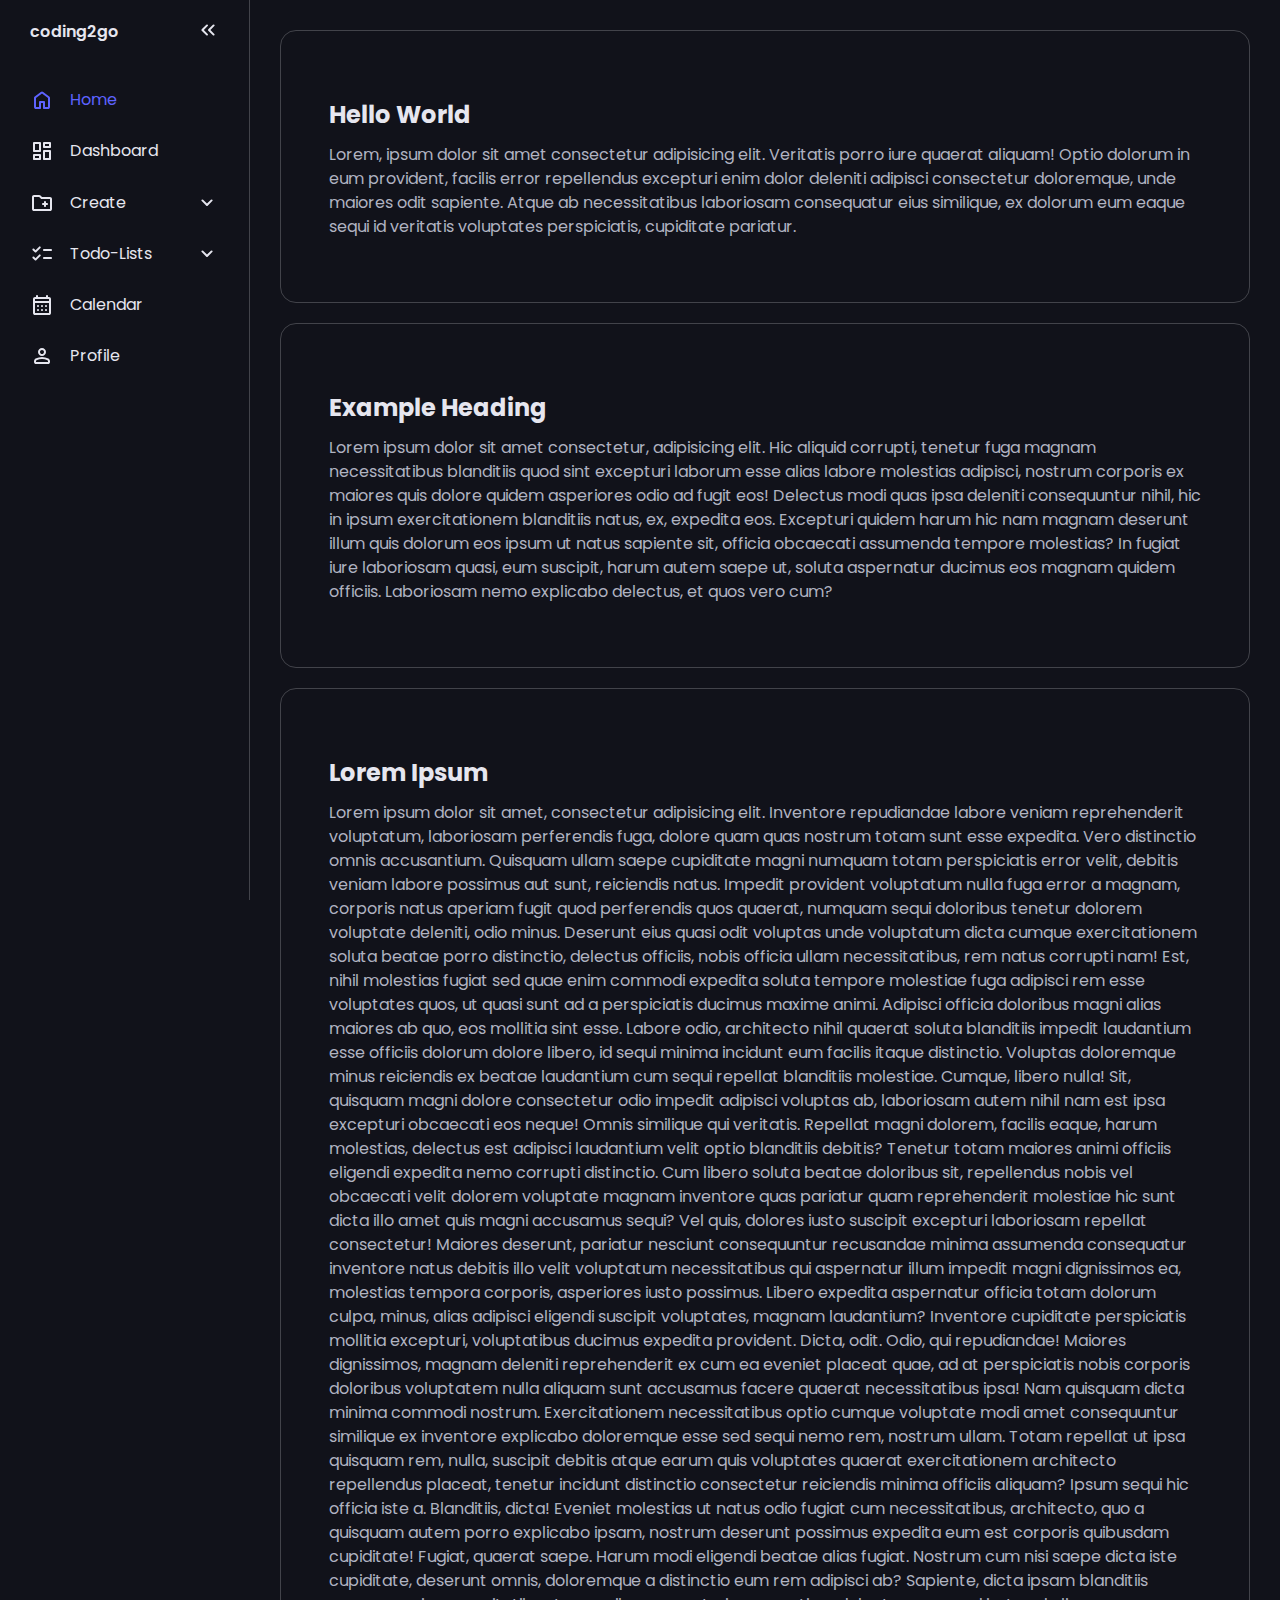
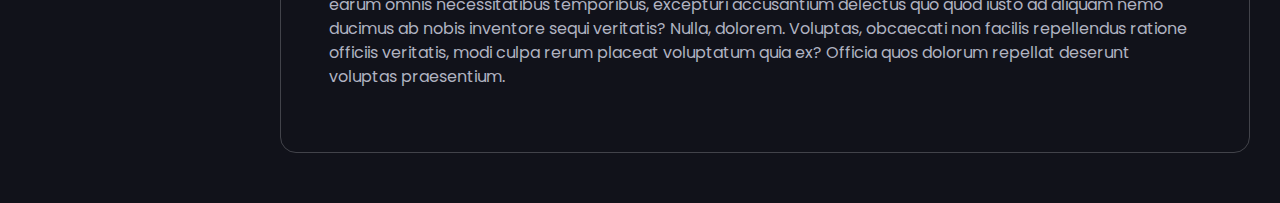
==== Dashboard/index.html @ d02ccb80 "first commit" ====
<!DOCTYPE html>
<html lang="en">
<head>
  <meta charset="UTF-8">
  <meta name="viewport" content="width=device-width, initial-scale=1.0">
  <title>Home</title>
  <link rel="stylesheet" href="style.css">
  <script type="text/javascript" src="app.js" defer></script>
</head>
<body>
  <nav id="sidebar">
    <ul>
      <li>
        <span class="logo">coding2go</span>
        <button onclick=toggleSidebar() id="toggle-btn">
          <svg xmlns="http://www.w3.org/2000/svg" height="24px" viewBox="0 -960 960 960" width="24px" fill="#e8eaed"><path d="m313-480 155 156q11 11 11.5 27.5T468-268q-11 11-28 11t-28-11L228-452q-6-6-8.5-13t-2.5-15q0-8 2.5-15t8.5-13l184-184q11-11 27.5-11.5T468-692q11 11 11 28t-11 28L313-480Zm264 0 155 156q11 11 11.5 27.5T732-268q-11 11-28 11t-28-11L492-452q-6-6-8.5-13t-2.5-15q0-8 2.5-15t8.5-13l184-184q11-11 27.5-11.5T732-692q11 11 11 28t-11 28L577-480Z"/></svg>
        </button>
      </li>
      <li class="active">
        <a href="index.html">
          <svg xmlns="http://www.w3.org/2000/svg" height="24px" viewBox="0 -960 960 960" width="24px" fill="#e8eaed"><path d="M240-200h120v-200q0-17 11.5-28.5T400-440h160q17 0 28.5 11.5T600-400v200h120v-360L480-740 240-560v360Zm-80 0v-360q0-19 8.5-36t23.5-28l240-180q21-16 48-16t48 16l240 180q15 11 23.5 28t8.5 36v360q0 33-23.5 56.5T720-120H560q-17 0-28.5-11.5T520-160v-200h-80v200q0 17-11.5 28.5T400-120H240q-33 0-56.5-23.5T160-200Zm320-270Z"/></svg>
          <span>Home</span>
        </a>
      </li>
      <li>
        <a href="dashboard.html">
          <svg xmlns="http://www.w3.org/2000/svg" height="24px" viewBox="0 -960 960 960" width="24px" fill="#e8eaed"><path d="M520-640v-160q0-17 11.5-28.5T560-840h240q17 0 28.5 11.5T840-800v160q0 17-11.5 28.5T800-600H560q-17 0-28.5-11.5T520-640ZM120-480v-320q0-17 11.5-28.5T160-840h240q17 0 28.5 11.5T440-800v320q0 17-11.5 28.5T400-440H160q-17 0-28.5-11.5T120-480Zm400 320v-320q0-17 11.5-28.5T560-520h240q17 0 28.5 11.5T840-480v320q0 17-11.5 28.5T800-120H560q-17 0-28.5-11.5T520-160Zm-400 0v-160q0-17 11.5-28.5T160-360h240q17 0 28.5 11.5T440-320v160q0 17-11.5 28.5T400-120H160q-17 0-28.5-11.5T120-160Zm80-360h160v-240H200v240Zm400 320h160v-240H600v240Zm0-480h160v-80H600v80ZM200-200h160v-80H200v80Zm160-320Zm240-160Zm0 240ZM360-280Z"/></svg>
          <span>Dashboard</span>
        </a>
      </li>
      <li>
        <button onclick=toggleSubMenu(this) class="dropdown-btn">
          <svg xmlns="http://www.w3.org/2000/svg" height="24px" viewBox="0 -960 960 960" width="24px" fill="#e8eaed"><path d="M160-160q-33 0-56.5-23.5T80-240v-480q0-33 23.5-56.5T160-800h207q16 0 30.5 6t25.5 17l57 57h320q33 0 56.5 23.5T880-640v400q0 33-23.5 56.5T800-160H160Zm0-80h640v-400H447l-80-80H160v480Zm0 0v-480 480Zm400-160v40q0 17 11.5 28.5T600-320q17 0 28.5-11.5T640-360v-40h40q17 0 28.5-11.5T720-440q0-17-11.5-28.5T680-480h-40v-40q0-17-11.5-28.5T600-560q-17 0-28.5 11.5T560-520v40h-40q-17 0-28.5 11.5T480-440q0 17 11.5 28.5T520-400h40Z"/></svg>
          <span>Create</span>
          <svg xmlns="http://www.w3.org/2000/svg" height="24px" viewBox="0 -960 960 960" width="24px" fill="#e8eaed"><path d="M480-361q-8 0-15-2.5t-13-8.5L268-556q-11-11-11-28t11-28q11-11 28-11t28 11l156 156 156-156q11-11 28-11t28 11q11 11 11 28t-11 28L508-372q-6 6-13 8.5t-15 2.5Z"/></svg>
        </button>
        <ul class="sub-menu">
          <div>
            <li><a href="#">Folder</a></li>
            <li><a href="#">Document</a></li>
            <li><a href="#">Project</a></li>
          </div>
        </ul>
      </li>
      <li>
        <button onclick=toggleSubMenu(this) class="dropdown-btn">
          <svg xmlns="http://www.w3.org/2000/svg" height="24px" viewBox="0 -960 960 960" width="24px" fill="#e8eaed"><path d="m221-313 142-142q12-12 28-11.5t28 12.5q11 12 11 28t-11 28L250-228q-12 12-28 12t-28-12l-86-86q-11-11-11-28t11-28q11-11 28-11t28 11l57 57Zm0-320 142-142q12-12 28-11.5t28 12.5q11 12 11 28t-11 28L250-548q-12 12-28 12t-28-12l-86-86q-11-11-11-28t11-28q11-11 28-11t28 11l57 57Zm339 353q-17 0-28.5-11.5T520-320q0-17 11.5-28.5T560-360h280q17 0 28.5 11.5T880-320q0 17-11.5 28.5T840-280H560Zm0-320q-17 0-28.5-11.5T520-640q0-17 11.5-28.5T560-680h280q17 0 28.5 11.5T880-640q0 17-11.5 28.5T840-600H560Z"/></svg>
          <span>Todo-Lists</span>
          <svg xmlns="http://www.w3.org/2000/svg" height="24px" viewBox="0 -960 960 960" width="24px" fill="#e8eaed"><path d="M480-361q-8 0-15-2.5t-13-8.5L268-556q-11-11-11-28t11-28q11-11 28-11t28 11l156 156 156-156q11-11 28-11t28 11q11 11 11 28t-11 28L508-372q-6 6-13 8.5t-15 2.5Z"/></svg>
        </button>
        <ul class="sub-menu">
          <div>
            <li><a href="#">Work</a></li>
            <li><a href="#">Private</a></li>
            <li><a href="#">Coding</a></li>
            <li><a href="#">Gardening</a></li>
            <li><a href="#">School</a></li>
          </div>
        </ul>
      </li>
      <li>
        <a href="calendar.html">
          <svg xmlns="http://www.w3.org/2000/svg" height="24px" viewBox="0 -960 960 960" width="24px" fill="#e8eaed"><path d="M200-80q-33 0-56.5-23.5T120-160v-560q0-33 23.5-56.5T200-800h40v-40q0-17 11.5-28.5T280-880q17 0 28.5 11.5T320-840v40h320v-40q0-17 11.5-28.5T680-880q17 0 28.5 11.5T720-840v40h40q33 0 56.5 23.5T840-720v560q0 33-23.5 56.5T760-80H200Zm0-80h560v-400H200v400Zm0-480h560v-80H200v80Zm0 0v-80 80Zm280 240q-17 0-28.5-11.5T440-440q0-17 11.5-28.5T480-480q17 0 28.5 11.5T520-440q0 17-11.5 28.5T480-400Zm-160 0q-17 0-28.5-11.5T280-440q0-17 11.5-28.5T320-480q17 0 28.5 11.5T360-440q0 17-11.5 28.5T320-400Zm320 0q-17 0-28.5-11.5T600-440q0-17 11.5-28.5T640-480q17 0 28.5 11.5T680-440q0 17-11.5 28.5T640-400ZM480-240q-17 0-28.5-11.5T440-280q0-17 11.5-28.5T480-320q17 0 28.5 11.5T520-280q0 17-11.5 28.5T480-240Zm-160 0q-17 0-28.5-11.5T280-280q0-17 11.5-28.5T320-320q17 0 28.5 11.5T360-280q0 17-11.5 28.5T320-240Zm320 0q-17 0-28.5-11.5T600-280q0-17 11.5-28.5T640-320q17 0 28.5 11.5T680-280q0 17-11.5 28.5T640-240Z"/></svg>
          <span>Calendar</span>
        </a>
      </li>
      <li>
        <a href="profile.html">
          <svg xmlns="http://www.w3.org/2000/svg" height="24px" viewBox="0 -960 960 960" width="24px" fill="#e8eaed"><path d="M480-480q-66 0-113-47t-47-113q0-66 47-113t113-47q66 0 113 47t47 113q0 66-47 113t-113 47ZM160-240v-32q0-34 17.5-62.5T224-378q62-31 126-46.5T480-440q66 0 130 15.5T736-378q29 15 46.5 43.5T800-272v32q0 33-23.5 56.5T720-160H240q-33 0-56.5-23.5T160-240Zm80 0h480v-32q0-11-5.5-20T700-306q-54-27-109-40.5T480-360q-56 0-111 13.5T260-306q-9 5-14.5 14t-5.5 20v32Zm240-320q33 0 56.5-23.5T560-640q0-33-23.5-56.5T480-720q-33 0-56.5 23.5T400-640q0 33 23.5 56.5T480-560Zm0-80Zm0 400Z"/></svg>
          <span>Profile</span>
        </a>
      </li>
    </ul>
  </nav>
  <main>
    <div class="container">
      <h2>Hello World</h2>
      <p>Lorem, ipsum dolor sit amet consectetur adipisicing elit. Veritatis porro iure quaerat aliquam! Optio dolorum in eum provident, facilis error repellendus excepturi enim dolor deleniti adipisci consectetur doloremque, unde maiores odit sapiente. Atque ab necessitatibus laboriosam consequatur eius similique, ex dolorum eum eaque sequi id veritatis voluptates perspiciatis, cupiditate pariatur.</p>
    </div>
    <div class="container">
      <h2>Example Heading</h2>
      <p>Lorem ipsum dolor sit amet consectetur, adipisicing elit. Hic aliquid corrupti, tenetur fuga magnam necessitatibus blanditiis quod sint excepturi laborum esse alias labore molestias adipisci, nostrum corporis ex maiores quis dolore quidem asperiores odio ad fugit eos! Delectus modi quas ipsa deleniti consequuntur nihil, hic in ipsum exercitationem blanditiis natus, ex, expedita eos. Excepturi quidem harum hic nam magnam deserunt illum quis dolorum eos ipsum ut natus sapiente sit, officia obcaecati assumenda tempore molestias? In fugiat iure laboriosam quasi, eum suscipit, harum autem saepe ut, soluta aspernatur ducimus eos magnam quidem officiis. Laboriosam nemo explicabo delectus, et quos vero cum?</p>
    </div>
    <div class="container">
      <h2>Lorem Ipsum</h2>
      <p>Lorem ipsum dolor sit amet, consectetur adipisicing elit. Inventore repudiandae labore veniam reprehenderit voluptatum, laboriosam perferendis fuga, dolore quam quas nostrum totam sunt esse expedita. Vero distinctio omnis accusantium. Quisquam ullam saepe cupiditate magni numquam totam perspiciatis error velit, debitis veniam labore possimus aut sunt, reiciendis natus. Impedit provident voluptatum nulla fuga error a magnam, corporis natus aperiam fugit quod perferendis quos quaerat, numquam sequi doloribus tenetur dolorem voluptate deleniti, odio minus. Deserunt eius quasi odit voluptas unde voluptatum dicta cumque exercitationem soluta beatae porro distinctio, delectus officiis, nobis officia ullam necessitatibus, rem natus corrupti nam! Est, nihil molestias fugiat sed quae enim commodi expedita soluta tempore molestiae fuga adipisci rem esse voluptates quos, ut quasi sunt ad a perspiciatis ducimus maxime animi. Adipisci officia doloribus magni alias maiores ab quo, eos mollitia sint esse. Labore odio, architecto nihil quaerat soluta blanditiis impedit laudantium esse officiis dolorum dolore libero, id sequi minima incidunt eum facilis itaque distinctio. Voluptas doloremque minus reiciendis ex beatae laudantium cum sequi repellat blanditiis molestiae. Cumque, libero nulla! Sit, quisquam magni dolore consectetur odio impedit adipisci voluptas ab, laboriosam autem nihil nam est ipsa excepturi obcaecati eos neque! Omnis similique qui veritatis. Repellat magni dolorem, facilis eaque, harum molestias, delectus est adipisci laudantium velit optio blanditiis debitis? Tenetur totam maiores animi officiis eligendi expedita nemo corrupti distinctio. Cum libero soluta beatae doloribus sit, repellendus nobis vel obcaecati velit dolorem voluptate magnam inventore quas pariatur quam reprehenderit molestiae hic sunt dicta illo amet quis magni accusamus sequi? Vel quis, dolores iusto suscipit excepturi laboriosam repellat consectetur! Maiores deserunt, pariatur nesciunt consequuntur recusandae minima assumenda consequatur inventore natus debitis illo velit voluptatum necessitatibus qui aspernatur illum impedit magni dignissimos ea, molestias tempora corporis, asperiores iusto possimus. Libero expedita aspernatur officia totam dolorum culpa, minus, alias adipisci eligendi suscipit voluptates, magnam laudantium? Inventore cupiditate perspiciatis mollitia excepturi, voluptatibus ducimus expedita provident. Dicta, odit. Odio, qui repudiandae! Maiores dignissimos, magnam deleniti reprehenderit ex cum ea eveniet placeat quae, ad at perspiciatis nobis corporis doloribus voluptatem nulla aliquam sunt accusamus facere quaerat necessitatibus ipsa! Nam quisquam dicta minima commodi nostrum. Exercitationem necessitatibus optio cumque voluptate modi amet consequuntur similique ex inventore explicabo doloremque esse sed sequi nemo rem, nostrum ullam. Totam repellat ut ipsa quisquam rem, nulla, suscipit debitis atque earum quis voluptates quaerat exercitationem architecto repellendus placeat, tenetur incidunt distinctio consectetur reiciendis minima officiis aliquam? Ipsum sequi hic officia iste a. Blanditiis, dicta! Eveniet molestias ut natus odio fugiat cum necessitatibus, architecto, quo a quisquam autem porro explicabo ipsam, nostrum deserunt possimus expedita eum est corporis quibusdam cupiditate! Fugiat, quaerat saepe. Harum modi eligendi beatae alias fugiat. Nostrum cum nisi saepe dicta iste cupiditate, deserunt omnis, doloremque a distinctio eum rem adipisci ab? Sapiente, dicta ipsam blanditiis earum omnis necessitatibus temporibus, excepturi accusantium delectus quo quod iusto ad aliquam nemo ducimus ab nobis inventore sequi veritatis? Nulla, dolorem. Voluptas, obcaecati non facilis repellendus ratione officiis veritatis, modi culpa rerum placeat voluptatum quia ex? Officia quos dolorum repellat deserunt voluptas praesentium.</p>
    </div>
  </main>
</body>
</html>
---- Dashboard/style.css ----
@import url('https://fonts.googleapis.com/css2?family=Poppins:ital,wght@0,100;0,200;0,300;0,400;0,500;0,600;0,700;0,800;0,900;1,100;1,200;1,300;1,400;1,500;1,600;1,700;1,800;1,900&display=swap');
:root{
  --base-clr: #11121a;
  --line-clr: #42434a;
  --hover-clr: #222533;
  --text-clr: #e6e6ef;
  --accent-clr: #5e63ff;
  --secondary-text-clr: #b0b3c1;
}
*{
  margin: 0;
  padding: 0;
}
html{
  font-family: Poppins, 'Segoe UI', Tahoma, Geneva, Verdana, sans-serif;
  line-height: 1.5rem;
}
body{
  min-height: 100vh;
  min-height: 100dvh;
  background-color: var(--base-clr);
  color: var(--text-clr);
  display: grid;
  grid-template-columns: auto 1fr;
}
#sidebar{
  box-sizing: border-box;
  height: 100vh;
  width: 250px;
  padding: 5px 1em;
  background-color: var(--base-clr);
  border-right: 1px solid var(--line-clr);

  position: sticky;
  top: 0;
  align-self: start;
  transition: 300ms ease-in-out;
  overflow: hidden;
  text-wrap: nowrap;
}
#sidebar.close{
  padding: 5px;
  width: 60px;
}
#sidebar ul{
  list-style: none;
}
#sidebar > ul > li:first-child{
  display: flex;
  justify-content: flex-end;
  margin-bottom: 16px;
  .logo{
    font-weight: 600;
  }
}
#sidebar ul li.active a{
  color: var(--accent-clr);

  svg{
    fill: var(--accent-clr);
  }
}

#sidebar a, #sidebar .dropdown-btn, #sidebar .logo{
  border-radius: .5em;
  padding: .85em;
  text-decoration: none;
  color: var(--text-clr);
  display: flex;
  align-items: center;
  gap: 1em;
}
.dropdown-btn{
  width: 100%;
  text-align: left;
  background: none;
  border: none;
  font: inherit;
  cursor: pointer;
}
#sidebar svg{
  flex-shrink: 0;
  fill: var(--text-clr);
}
#sidebar a span, #sidebar .dropdown-btn span{
  flex-grow: 1;
}
#sidebar a:hover, #sidebar .dropdown-btn:hover{
  background-color: var(--hover-clr);
}
#sidebar .sub-menu{
  display: grid;
  grid-template-rows: 0fr;
  transition: 300ms ease-in-out;

  > div{
    overflow: hidden;
  }
}
#sidebar .sub-menu.show{
  grid-template-rows: 1fr;
}
.dropdown-btn svg{
  transition: 200ms ease;
}
.rotate svg:last-child{
  rotate: 180deg;
}
#sidebar .sub-menu a{
  padding-left: 2em;
}
#toggle-btn{
  margin-left: auto;
  padding: 1em;
  border: none;
  border-radius: .5em;
  background: none;
  cursor: pointer;

  svg{
    transition: rotate 150ms ease;
  }
}
#toggle-btn:hover{
  background-color: var(--hover-clr);
}

main{
  padding: min(30px, 7%);
}
main p{
  color: var(--secondary-text-clr);
  margin-top: 5px;
  margin-bottom: 15px;
}
.container{
  border: 1px solid var(--line-clr);
  border-radius: 1em;
  margin-bottom: 20px;
  padding: min(3em, 15%);

  h2, p { margin-top: 1em }
}

@media(max-width: 800px){
  body{
    grid-template-columns: 1fr;
  }
  main{
    padding: 2em 1em 60px 1em;
  }
  .container{
    border: none;
    padding: 0;
  }
  #sidebar{
    height: 60px;
    width: 100%;
    border-right: none;
    border-top: 1px solid var(--line-clr);
    padding: 0;
    position: fixed;
    top: unset;
    bottom: 0;

    > ul{
      padding: 0;
      display: grid;
      grid-auto-columns: 60px;
      grid-auto-flow: column;
      align-items: center;
      overflow-x: scroll;
    }
    ul li{
      height: 100%;
    }
    ul a, ul .dropdown-btn{
      width: 60px;
      height: 60px;
      padding: 0;
      border-radius: 0;
      justify-content: center;
    }

    ul li span, ul li:first-child, .dropdown-btn svg:last-child{
      display: none;
    }

    ul li .sub-menu.show{
      position: fixed;
      bottom: 60px;
      left: 0;
      box-sizing: border-box;
      height: 60px;
      width: 100%;
      background-color: var(--hover-clr);
      border-top: 1px solid var(--line-clr);
      display: flex;
      justify-content: center;

      > div{
        overflow-x: auto;
      }
      li{
        display: inline-flex;
      }
      a{
        box-sizing: border-box;
        padding: 1em;
        width: auto;
        justify-content: center;
      }
    }
  }
}
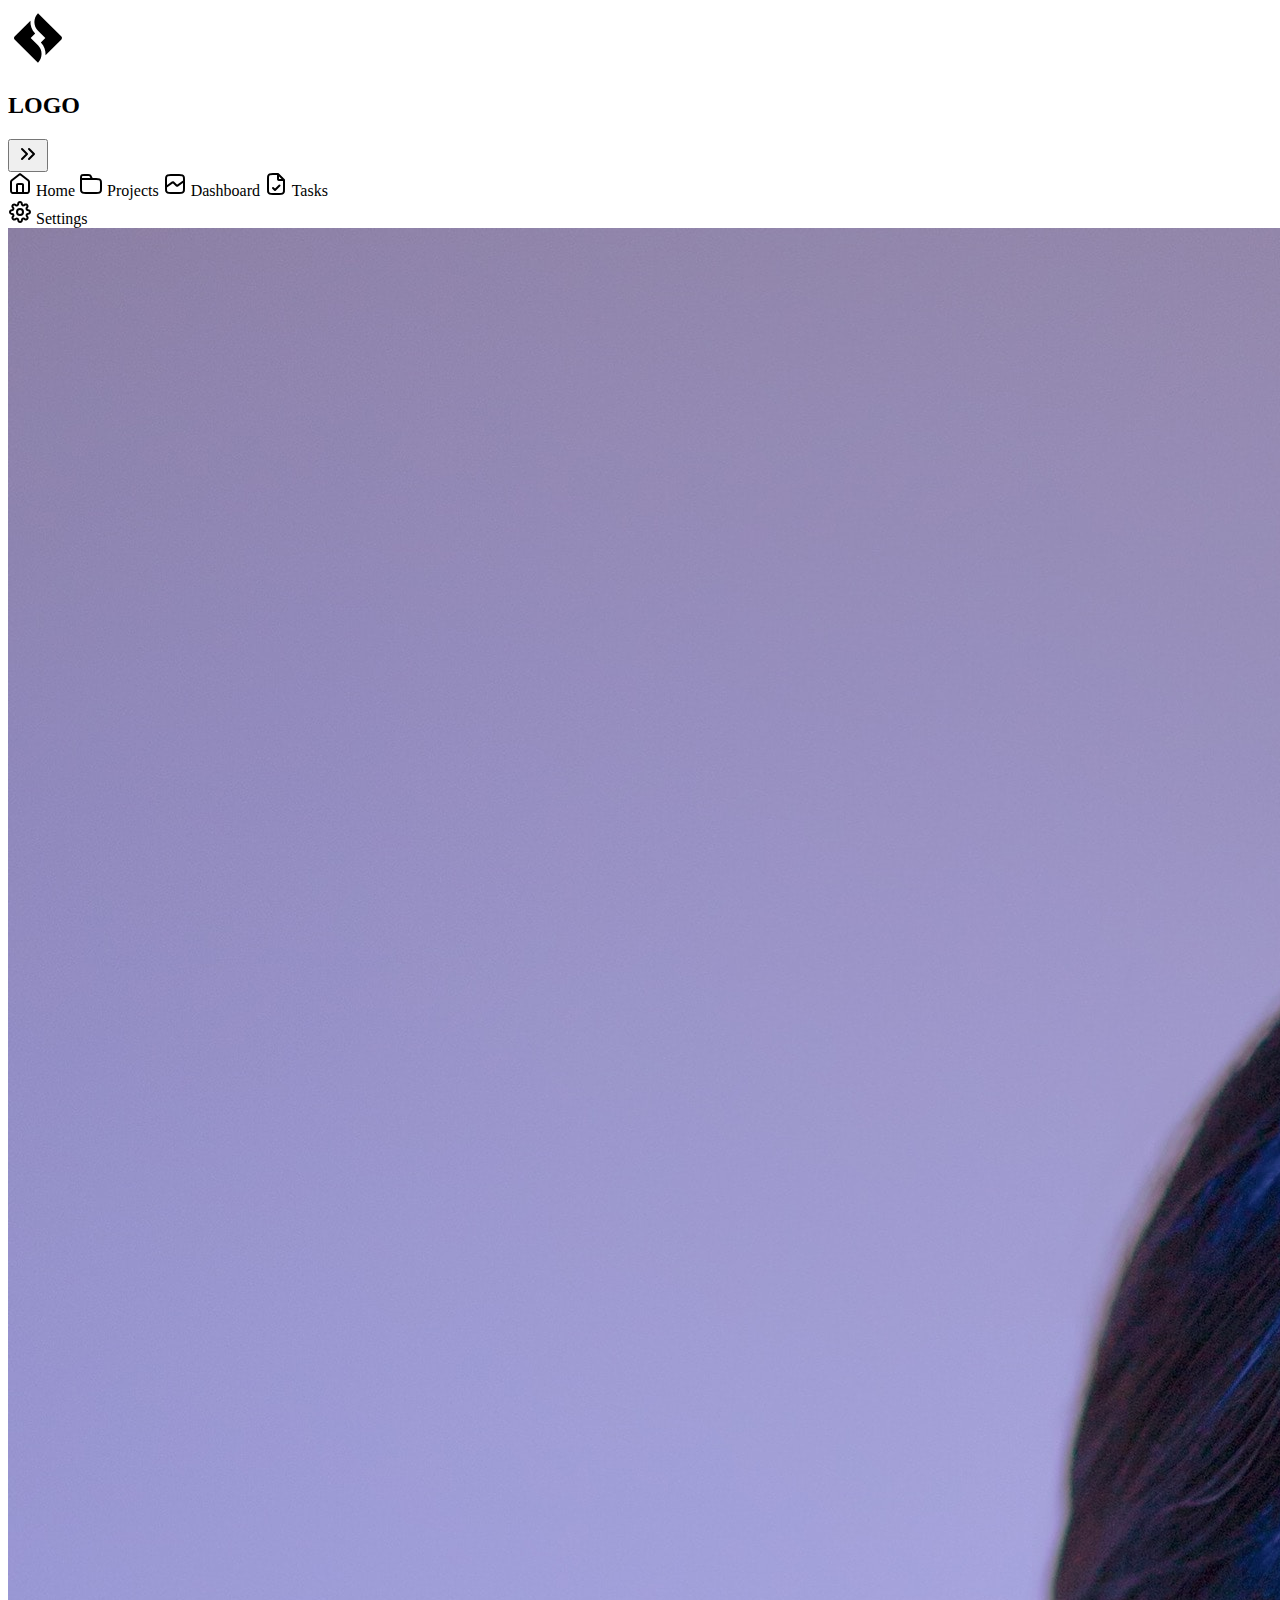
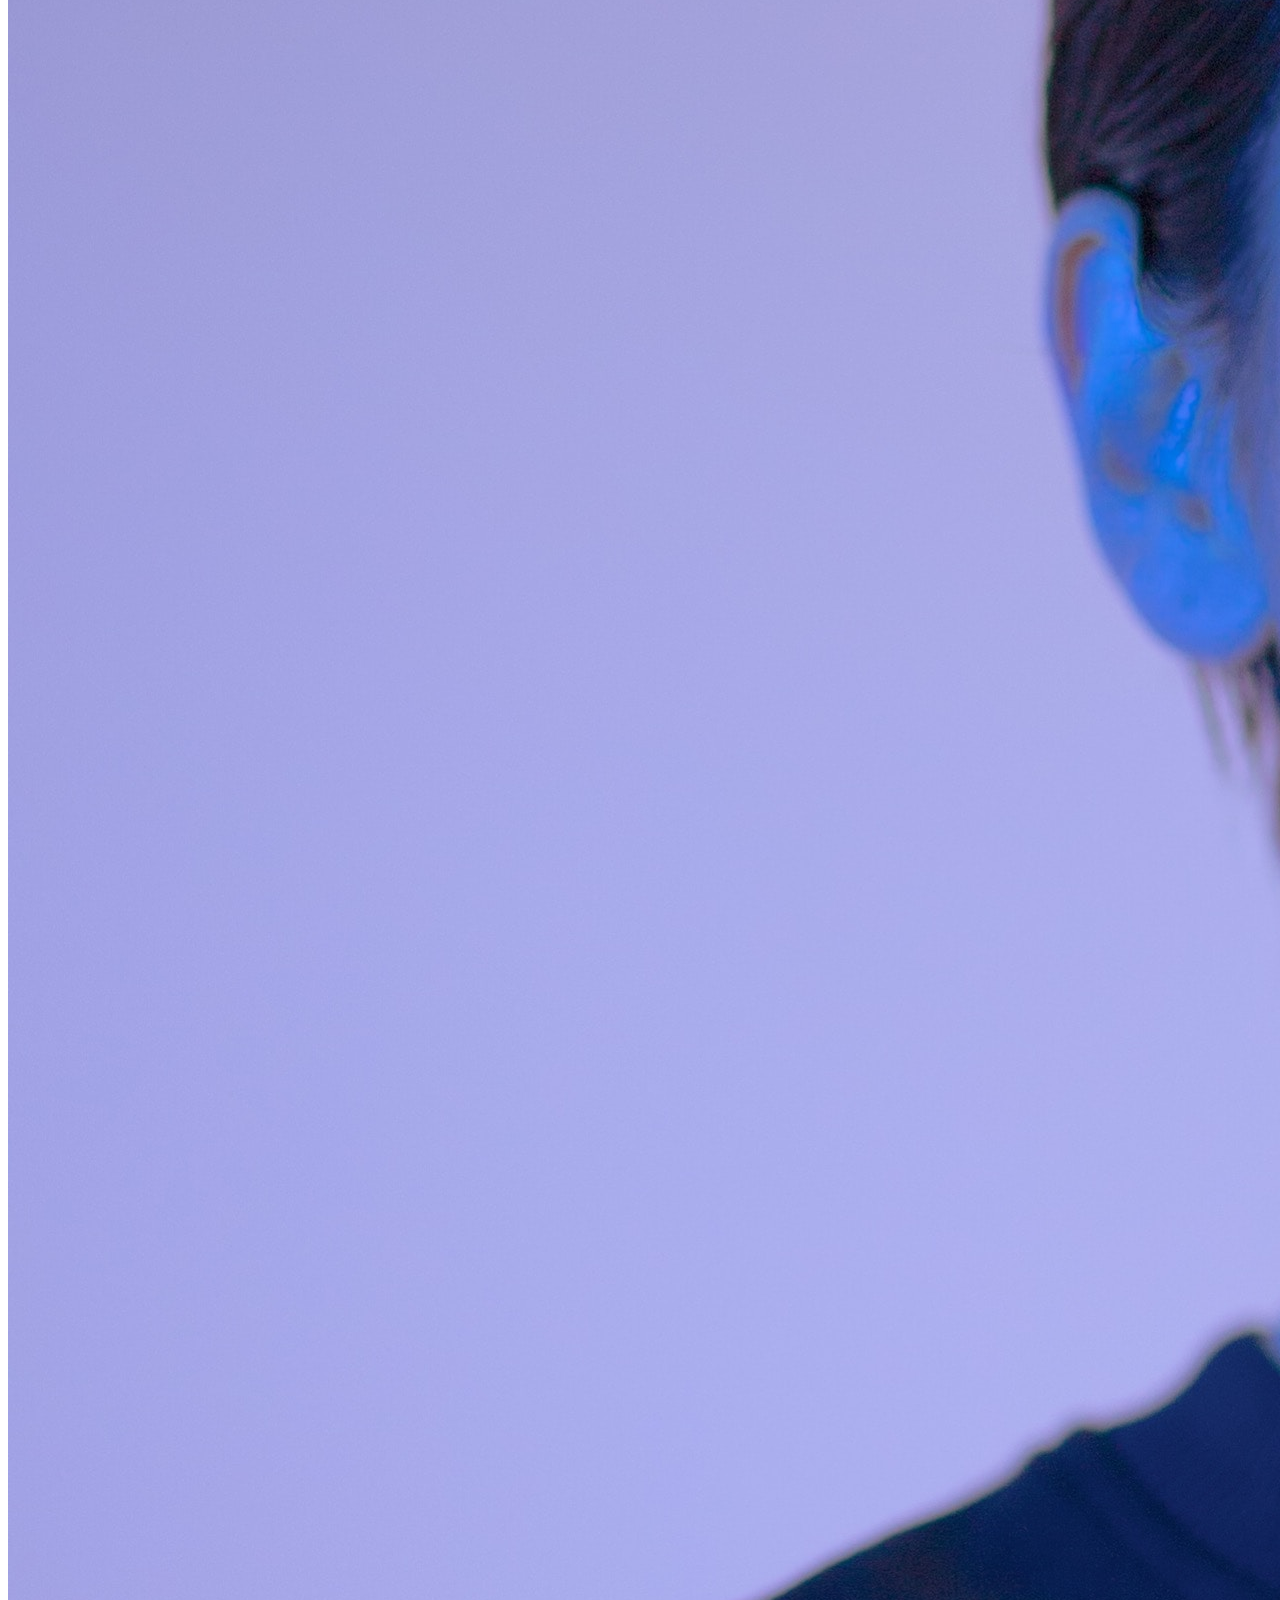
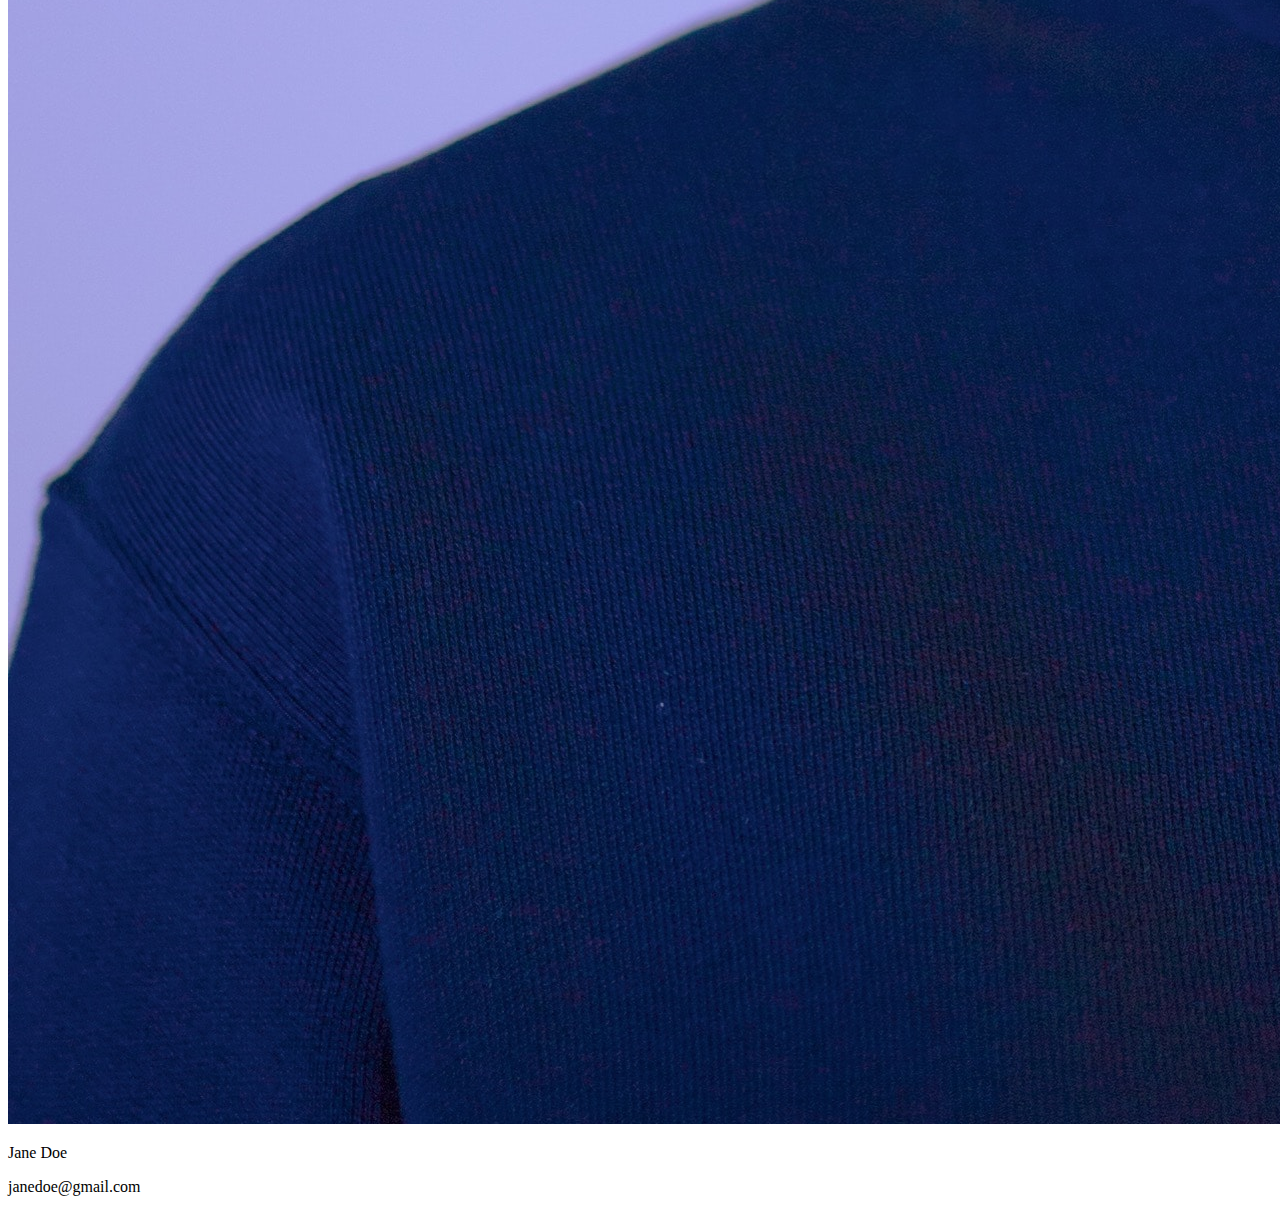
==== commit 2a786553: "`Removed styles.css and navbar.css files, updated index.html to point to Style/styles.css`" ====
--- a/Dashboard/index.html
+++ b/Dashboard/index.html
@@ -1,90 +1,62 @@
 <!DOCTYPE html>
 <html lang="en">
-<head>
-  <meta charset="UTF-8">
-  <meta name="viewport" content="width=device-width, initial-scale=1.0">
-  <title>Home</title>
-  <link rel="stylesheet" href="style.css">
-  <script type="text/javascript" src="app.js" defer></script>
-</head>
-<body>
-  <nav id="sidebar">
-    <ul>
-      <li>
-        <span class="logo">coding2go</span>
-        <button onclick=toggleSidebar() id="toggle-btn">
-          <svg xmlns="http://www.w3.org/2000/svg" height="24px" viewBox="0 -960 960 960" width="24px" fill="#e8eaed"><path d="m313-480 155 156q11 11 11.5 27.5T468-268q-11 11-28 11t-28-11L228-452q-6-6-8.5-13t-2.5-15q0-8 2.5-15t8.5-13l184-184q11-11 27.5-11.5T468-692q11 11 11 28t-11 28L313-480Zm264 0 155 156q11 11 11.5 27.5T732-268q-11 11-28 11t-28-11L492-452q-6-6-8.5-13t-2.5-15q0-8 2.5-15t8.5-13l184-184q11-11 27.5-11.5T732-692q11 11 11 28t-11 28L577-480Z"/></svg>
+  <head>
+    <meta charset="UTF-8">
+    <meta name="viewport" content="width=device-width, initial-scale=1.0">
+    <title>Sidebar Part 02</title>
+    <link rel="stylesheet" href="Style/styles.css">
+    <script src="./script.js" defer></script>
+  </head>
+  <body>
+    <nav>
+      <div class="sidebar-header">
+        <a class="logo-wrapper">
+          <img src="./assets/logo.svg" alt="Logo">
+          <h2 class="hidden">LOGO</h2>
+        </a>
+        <button class="toggle-btn">
+          <img src="./assets/expand.svg" alt="expand button">
         </button>
-      </li>
-      <li class="active">
-        <a href="index.html">
-          <svg xmlns="http://www.w3.org/2000/svg" height="24px" viewBox="0 -960 960 960" width="24px" fill="#e8eaed"><path d="M240-200h120v-200q0-17 11.5-28.5T400-440h160q17 0 28.5 11.5T600-400v200h120v-360L480-740 240-560v360Zm-80 0v-360q0-19 8.5-36t23.5-28l240-180q21-16 48-16t48 16l240 180q15 11 23.5 28t8.5 36v360q0 33-23.5 56.5T720-120H560q-17 0-28.5-11.5T520-160v-200h-80v200q0 17-11.5 28.5T400-120H240q-33 0-56.5-23.5T160-200Zm320-270Z"/></svg>
-          <span>Home</span>
+      </div>
+
+      <div class="sidebar-links">
+        <a class="link active">
+          <img src="./assets/home.svg" alt="">
+          <span class="hidden">Home</span>
         </a>
-      </li>
-      <li>
-        <a href="dashboard.html">
-          <svg xmlns="http://www.w3.org/2000/svg" height="24px" viewBox="0 -960 960 960" width="24px" fill="#e8eaed"><path d="M520-640v-160q0-17 11.5-28.5T560-840h240q17 0 28.5 11.5T840-800v160q0 17-11.5 28.5T800-600H560q-17 0-28.5-11.5T520-640ZM120-480v-320q0-17 11.5-28.5T160-840h240q17 0 28.5 11.5T440-800v320q0 17-11.5 28.5T400-440H160q-17 0-28.5-11.5T120-480Zm400 320v-320q0-17 11.5-28.5T560-520h240q17 0 28.5 11.5T840-480v320q0 17-11.5 28.5T800-120H560q-17 0-28.5-11.5T520-160Zm-400 0v-160q0-17 11.5-28.5T160-360h240q17 0 28.5 11.5T440-320v160q0 17-11.5 28.5T400-120H160q-17 0-28.5-11.5T120-160Zm80-360h160v-240H200v240Zm400 320h160v-240H600v240Zm0-480h160v-80H600v80ZM200-200h160v-80H200v80Zm160-320Zm240-160Zm0 240ZM360-280Z"/></svg>
-          <span>Dashboard</span>
+        <a class="link">
+          <img src="./assets/projects.svg" alt="">
+          <span class="hidden">Projects</span>
         </a>
-      </li>
-      <li>
-        <button onclick=toggleSubMenu(this) class="dropdown-btn">
-          <svg xmlns="http://www.w3.org/2000/svg" height="24px" viewBox="0 -960 960 960" width="24px" fill="#e8eaed"><path d="M160-160q-33 0-56.5-23.5T80-240v-480q0-33 23.5-56.5T160-800h207q16 0 30.5 6t25.5 17l57 57h320q33 0 56.5 23.5T880-640v400q0 33-23.5 56.5T800-160H160Zm0-80h640v-400H447l-80-80H160v480Zm0 0v-480 480Zm400-160v40q0 17 11.5 28.5T600-320q17 0 28.5-11.5T640-360v-40h40q17 0 28.5-11.5T720-440q0-17-11.5-28.5T680-480h-40v-40q0-17-11.5-28.5T600-560q-17 0-28.5 11.5T560-520v40h-40q-17 0-28.5 11.5T480-440q0 17 11.5 28.5T520-400h40Z"/></svg>
-          <span>Create</span>
-          <svg xmlns="http://www.w3.org/2000/svg" height="24px" viewBox="0 -960 960 960" width="24px" fill="#e8eaed"><path d="M480-361q-8 0-15-2.5t-13-8.5L268-556q-11-11-11-28t11-28q11-11 28-11t28 11l156 156 156-156q11-11 28-11t28 11q11 11 11 28t-11 28L508-372q-6 6-13 8.5t-15 2.5Z"/></svg>
-        </button>
-        <ul class="sub-menu">
-          <div>
-            <li><a href="#">Folder</a></li>
-            <li><a href="#">Document</a></li>
-            <li><a href="#">Project</a></li>
+        <a class="link">
+          <img src="./assets/dashboard.svg" alt="">
+          <span class="hidden">Dashboard</span>
+        </a>
+        </li>
+        <a class="link">
+          <img src="./assets/tasks.svg" alt="">
+          <span class="hidden">Tasks</span>
+        </a>
+      </div>
+
+      <div class="sidebar-bottom">
+        <div class="sidebar-links">
+          <a class="link">
+            <img src="./assets/settings.svg" alt="">
+            <span class="hidden">Settings</span>
+          </a>
+        </div>
+
+        <div class="user-profile">
+          <div class="user-avatar">
+            <img src="./assets/profile-pic.jpg" alt="">
           </div>
-        </ul>
-      </li>
-      <li>
-        <button onclick=toggleSubMenu(this) class="dropdown-btn">
-          <svg xmlns="http://www.w3.org/2000/svg" height="24px" viewBox="0 -960 960 960" width="24px" fill="#e8eaed"><path d="m221-313 142-142q12-12 28-11.5t28 12.5q11 12 11 28t-11 28L250-228q-12 12-28 12t-28-12l-86-86q-11-11-11-28t11-28q11-11 28-11t28 11l57 57Zm0-320 142-142q12-12 28-11.5t28 12.5q11 12 11 28t-11 28L250-548q-12 12-28 12t-28-12l-86-86q-11-11-11-28t11-28q11-11 28-11t28 11l57 57Zm339 353q-17 0-28.5-11.5T520-320q0-17 11.5-28.5T560-360h280q17 0 28.5 11.5T880-320q0 17-11.5 28.5T840-280H560Zm0-320q-17 0-28.5-11.5T520-640q0-17 11.5-28.5T560-680h280q17 0 28.5 11.5T880-640q0 17-11.5 28.5T840-600H560Z"/></svg>
-          <span>Todo-Lists</span>
-          <svg xmlns="http://www.w3.org/2000/svg" height="24px" viewBox="0 -960 960 960" width="24px" fill="#e8eaed"><path d="M480-361q-8 0-15-2.5t-13-8.5L268-556q-11-11-11-28t11-28q11-11 28-11t28 11l156 156 156-156q11-11 28-11t28 11q11 11 11 28t-11 28L508-372q-6 6-13 8.5t-15 2.5Z"/></svg>
-        </button>
-        <ul class="sub-menu">
-          <div>
-            <li><a href="#">Work</a></li>
-            <li><a href="#">Private</a></li>
-            <li><a href="#">Coding</a></li>
-            <li><a href="#">Gardening</a></li>
-            <li><a href="#">School</a></li>
+          <div class="user-details hidden">
+            <p class="username">Jane Doe</p>
+            <p class="user-email">janedoe@gmail.com</p>
           </div>
-        </ul>
-      </li>
-      <li>
-        <a href="calendar.html">
-          <svg xmlns="http://www.w3.org/2000/svg" height="24px" viewBox="0 -960 960 960" width="24px" fill="#e8eaed"><path d="M200-80q-33 0-56.5-23.5T120-160v-560q0-33 23.5-56.5T200-800h40v-40q0-17 11.5-28.5T280-880q17 0 28.5 11.5T320-840v40h320v-40q0-17 11.5-28.5T680-880q17 0 28.5 11.5T720-840v40h40q33 0 56.5 23.5T840-720v560q0 33-23.5 56.5T760-80H200Zm0-80h560v-400H200v400Zm0-480h560v-80H200v80Zm0 0v-80 80Zm280 240q-17 0-28.5-11.5T440-440q0-17 11.5-28.5T480-480q17 0 28.5 11.5T520-440q0 17-11.5 28.5T480-400Zm-160 0q-17 0-28.5-11.5T280-440q0-17 11.5-28.5T320-480q17 0 28.5 11.5T360-440q0 17-11.5 28.5T320-400Zm320 0q-17 0-28.5-11.5T600-440q0-17 11.5-28.5T640-480q17 0 28.5 11.5T680-440q0 17-11.5 28.5T640-400ZM480-240q-17 0-28.5-11.5T440-280q0-17 11.5-28.5T480-320q17 0 28.5 11.5T520-280q0 17-11.5 28.5T480-240Zm-160 0q-17 0-28.5-11.5T280-280q0-17 11.5-28.5T320-320q17 0 28.5 11.5T360-280q0 17-11.5 28.5T320-240Zm320 0q-17 0-28.5-11.5T600-280q0-17 11.5-28.5T640-320q17 0 28.5 11.5T680-280q0 17-11.5 28.5T640-240Z"/></svg>
-          <span>Calendar</span>
-        </a>
-      </li>
-      <li>
-        <a href="profile.html">
-          <svg xmlns="http://www.w3.org/2000/svg" height="24px" viewBox="0 -960 960 960" width="24px" fill="#e8eaed"><path d="M480-480q-66 0-113-47t-47-113q0-66 47-113t113-47q66 0 113 47t47 113q0 66-47 113t-113 47ZM160-240v-32q0-34 17.5-62.5T224-378q62-31 126-46.5T480-440q66 0 130 15.5T736-378q29 15 46.5 43.5T800-272v32q0 33-23.5 56.5T720-160H240q-33 0-56.5-23.5T160-240Zm80 0h480v-32q0-11-5.5-20T700-306q-54-27-109-40.5T480-360q-56 0-111 13.5T260-306q-9 5-14.5 14t-5.5 20v32Zm240-320q33 0 56.5-23.5T560-640q0-33-23.5-56.5T480-720q-33 0-56.5 23.5T400-640q0 33 23.5 56.5T480-560Zm0-80Zm0 400Z"/></svg>
-          <span>Profile</span>
-        </a>
-      </li>
-    </ul>
-  </nav>
-  <main>
-    <div class="container">
-      <h2>Hello World</h2>
-      <p>Lorem, ipsum dolor sit amet consectetur adipisicing elit. Veritatis porro iure quaerat aliquam! Optio dolorum in eum provident, facilis error repellendus excepturi enim dolor deleniti adipisci consectetur doloremque, unde maiores odit sapiente. Atque ab necessitatibus laboriosam consequatur eius similique, ex dolorum eum eaque sequi id veritatis voluptates perspiciatis, cupiditate pariatur.</p>
-    </div>
-    <div class="container">
-      <h2>Example Heading</h2>
-      <p>Lorem ipsum dolor sit amet consectetur, adipisicing elit. Hic aliquid corrupti, tenetur fuga magnam necessitatibus blanditiis quod sint excepturi laborum esse alias labore molestias adipisci, nostrum corporis ex maiores quis dolore quidem asperiores odio ad fugit eos! Delectus modi quas ipsa deleniti consequuntur nihil, hic in ipsum exercitationem blanditiis natus, ex, expedita eos. Excepturi quidem harum hic nam magnam deserunt illum quis dolorum eos ipsum ut natus sapiente sit, officia obcaecati assumenda tempore molestias? In fugiat iure laboriosam quasi, eum suscipit, harum autem saepe ut, soluta aspernatur ducimus eos magnam quidem officiis. Laboriosam nemo explicabo delectus, et quos vero cum?</p>
-    </div>
-    <div class="container">
-      <h2>Lorem Ipsum</h2>
-      <p>Lorem ipsum dolor sit amet, consectetur adipisicing elit. Inventore repudiandae labore veniam reprehenderit voluptatum, laboriosam perferendis fuga, dolore quam quas nostrum totam sunt esse expedita. Vero distinctio omnis accusantium. Quisquam ullam saepe cupiditate magni numquam totam perspiciatis error velit, debitis veniam labore possimus aut sunt, reiciendis natus. Impedit provident voluptatum nulla fuga error a magnam, corporis natus aperiam fugit quod perferendis quos quaerat, numquam sequi doloribus tenetur dolorem voluptate deleniti, odio minus. Deserunt eius quasi odit voluptas unde voluptatum dicta cumque exercitationem soluta beatae porro distinctio, delectus officiis, nobis officia ullam necessitatibus, rem natus corrupti nam! Est, nihil molestias fugiat sed quae enim commodi expedita soluta tempore molestiae fuga adipisci rem esse voluptates quos, ut quasi sunt ad a perspiciatis ducimus maxime animi. Adipisci officia doloribus magni alias maiores ab quo, eos mollitia sint esse. Labore odio, architecto nihil quaerat soluta blanditiis impedit laudantium esse officiis dolorum dolore libero, id sequi minima incidunt eum facilis itaque distinctio. Voluptas doloremque minus reiciendis ex beatae laudantium cum sequi repellat blanditiis molestiae. Cumque, libero nulla! Sit, quisquam magni dolore consectetur odio impedit adipisci voluptas ab, laboriosam autem nihil nam est ipsa excepturi obcaecati eos neque! Omnis similique qui veritatis. Repellat magni dolorem, facilis eaque, harum molestias, delectus est adipisci laudantium velit optio blanditiis debitis? Tenetur totam maiores animi officiis eligendi expedita nemo corrupti distinctio. Cum libero soluta beatae doloribus sit, repellendus nobis vel obcaecati velit dolorem voluptate magnam inventore quas pariatur quam reprehenderit molestiae hic sunt dicta illo amet quis magni accusamus sequi? Vel quis, dolores iusto suscipit excepturi laboriosam repellat consectetur! Maiores deserunt, pariatur nesciunt consequuntur recusandae minima assumenda consequatur inventore natus debitis illo velit voluptatum necessitatibus qui aspernatur illum impedit magni dignissimos ea, molestias tempora corporis, asperiores iusto possimus. Libero expedita aspernatur officia totam dolorum culpa, minus, alias adipisci eligendi suscipit voluptates, magnam laudantium? Inventore cupiditate perspiciatis mollitia excepturi, voluptatibus ducimus expedita provident. Dicta, odit. Odio, qui repudiandae! Maiores dignissimos, magnam deleniti reprehenderit ex cum ea eveniet placeat quae, ad at perspiciatis nobis corporis doloribus voluptatem nulla aliquam sunt accusamus facere quaerat necessitatibus ipsa! Nam quisquam dicta minima commodi nostrum. Exercitationem necessitatibus optio cumque voluptate modi amet consequuntur similique ex inventore explicabo doloremque esse sed sequi nemo rem, nostrum ullam. Totam repellat ut ipsa quisquam rem, nulla, suscipit debitis atque earum quis voluptates quaerat exercitationem architecto repellendus placeat, tenetur incidunt distinctio consectetur reiciendis minima officiis aliquam? Ipsum sequi hic officia iste a. Blanditiis, dicta! Eveniet molestias ut natus odio fugiat cum necessitatibus, architecto, quo a quisquam autem porro explicabo ipsam, nostrum deserunt possimus expedita eum est corporis quibusdam cupiditate! Fugiat, quaerat saepe. Harum modi eligendi beatae alias fugiat. Nostrum cum nisi saepe dicta iste cupiditate, deserunt omnis, doloremque a distinctio eum rem adipisci ab? Sapiente, dicta ipsam blanditiis earum omnis necessitatibus temporibus, excepturi accusantium delectus quo quod iusto ad aliquam nemo ducimus ab nobis inventore sequi veritatis? Nulla, dolorem. Voluptas, obcaecati non facilis repellendus ratione officiis veritatis, modi culpa rerum placeat voluptatum quia ex? Officia quos dolorum repellat deserunt voluptas praesentium.</p>
-    </div>
-  </main>
-</body>
+        </div>
+      </div>
+    </nav>
+  </body>
 </html>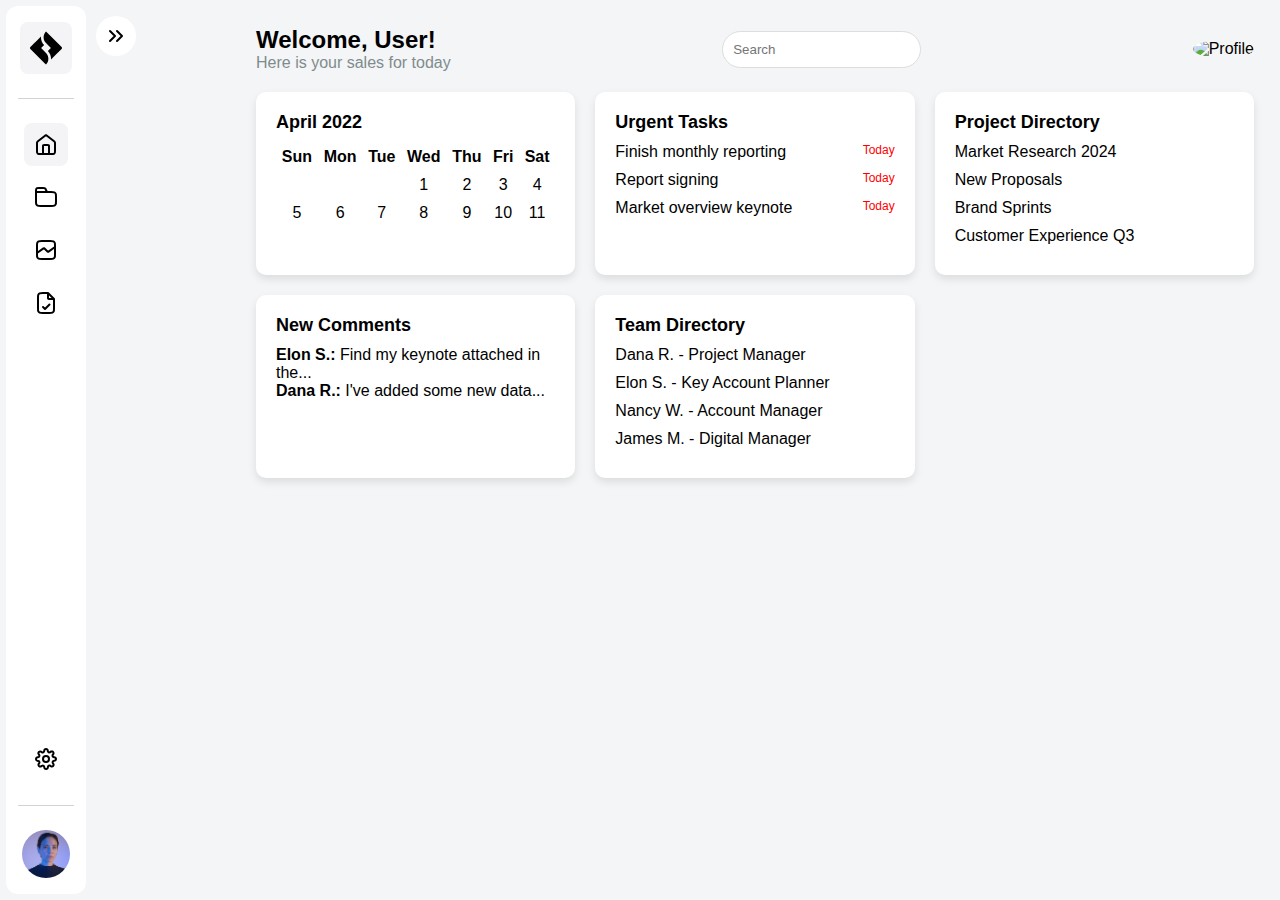
==== commit 8841cf8d: "`Updated codebase with changes to HTML files, views, and settings`" ====
--- a/Dashboard/index.html
+++ b/Dashboard/index.html
@@ -4,6 +4,7 @@
     <meta charset="UTF-8">
     <meta name="viewport" content="width=device-width, initial-scale=1.0">
     <title>Sidebar Part 02</title>
+    <link rel="stylesheet" href="Style/sidebar.css">
     <link rel="stylesheet" href="Style/styles.css">
     <script src="./script.js" defer></script>
   </head>
@@ -26,16 +27,16 @@
         </a>
         <a class="link">
           <img src="./assets/projects.svg" alt="">
-          <span class="hidden">Projects</span>
+          <span class="hidden">Inventory</span>
         </a>
-        <a class="link">
+        <a class="link" href="Pages/chatbot.html">
           <img src="./assets/dashboard.svg" alt="">
-          <span class="hidden">Dashboard</span>
+          <span class="hidden">Chatbot</span>
         </a>
         </li>
-        <a class="link">
+        <a class="link" href="Pages/Analytics.html">
           <img src="./assets/tasks.svg" alt="">
-          <span class="hidden">Tasks</span>
+          <span class="hidden">Analytics</span>
         </a>
       </div>
 
@@ -58,5 +59,84 @@
         </div>
       </div>
     </nav>
+
+    <main>
+      <header class="header">
+        <div class="welcome-text">
+          <h1>Welcome, User!</h1>
+          <p>Here is your sales for today</p>
+        </div>
+        <div class="search">
+          <input type="text" placeholder="Search">
+        </div>
+        <div class="profile">
+          <img src="https://via.placeholder.com/50" alt="Profile">
+        </div>
+      </header>
+
+      <section class="cards">
+        <!-- Calendar -->
+        <div class="card calendar">
+          <h2>April 2022</h2>
+          <table>
+            <tr>
+              <th>Sun</th>
+              <th>Mon</th>
+              <th>Tue</th>
+              <th>Wed</th>
+              <th>Thu</th>
+              <th>Fri</th>
+              <th>Sat</th>
+            </tr>
+            <tr>
+              <td></td><td></td><td></td><td>1</td><td>2</td><td>3</td><td>4</td>
+            </tr>
+            <tr>
+              <td>5</td><td>6</td><td>7</td><td>8</td><td>9</td><td>10</td><td>11</td>
+            </tr>
+            <!-- Add more rows -->
+          </table>
+        </div>
+
+        <!-- Tasks -->
+        <div class="card tasks">
+          <h2>Urgent Tasks</h2>
+          <ul>
+            <li>Finish monthly reporting <span class="due">Today</span></li>
+            <li>Report signing <span class="due">Today</span></li>
+            <li>Market overview keynote <span class="due">Today</span></li>
+          </ul>
+        </div>
+
+        <!-- Project Directory -->
+        <div class="card projects">
+          <h2>Project Directory</h2>
+          <ul>
+            <li>Market Research 2024</li>
+            <li>New Proposals</li>
+            <li>Brand Sprints</li>
+            <li>Customer Experience Q3</li>
+          </ul>
+        </div>
+
+        <!-- Comments -->
+        <div class="card comments">
+          <h2>New Comments</h2>
+          <p><strong>Elon S.:</strong> Find my keynote attached in the...</p>
+          <p><strong>Dana R.:</strong> I've added some new data...</p>
+        </div>
+
+        <!-- Team Directory -->
+        <div class="card team">
+          <h2>Team Directory</h2>
+          <ul>
+            <li>Dana R. - Project Manager</li>
+            <li>Elon S. - Key Account Planner</li>
+            <li>Nancy W. - Account Manager</li>
+            <li>James M. - Digital Manager</li>
+          </ul>
+        </div>
+      </section>
+    </main>
   </body>
 </html>--- a/Dashboard/Style/sidebar.css
+++ b/Dashboard/Style/sidebar.css
@@ -0,0 +1,165 @@
+@import url("https://fonts.googleapis.com/css2?family=Poppins:wght@300;400;500;600;700&display=swap");
+
+*,
+*::before,
+*::after {
+  margin: 0;
+  padding: 0;
+  box-sizing: border-box;
+}
+
+/* body {
+  height: 100vh;
+  background-color: #e4e3e8;
+  padding: 0.375rem;
+  font-family: Poppins, sans-serif;
+  position: relative;
+} */
+
+button,
+a {
+  all: unset;
+  font: inherit;
+  cursor: pointer;
+}
+
+nav {
+  position: fixed;
+  width: 5rem;
+  height: calc(100vh - 0.75rem);
+  background-color: #ffffff;
+  padding: 1rem 0.75rem;
+  border-radius: 0.75rem;
+  display: flex;
+  flex-direction: column;
+  transition: width 500ms ease;
+}
+body.active nav {
+  width: 15rem;
+}
+
+.sidebar-header,
+.sidebar-links {
+  display: flex;
+  justify-content: center;
+  align-items: center;
+  overflow: hidden;
+}
+
+.sidebar-header {
+  margin-bottom: 1.5rem;
+}
+
+.logo-wrapper {
+  display: flex;
+  justify-content: start;
+  align-items: center;
+  gap: 1.25rem;
+}
+.logo-wrapper > img {
+  width: 3.25rem;
+  height: 3.25rem;
+  background-color: #f4f4f6;
+  padding: 0.4rem;
+  border-radius: 0.5rem;
+}
+
+.sidebar-links {
+  flex-direction: column;
+  margin-bottom: auto;
+  gap: 0.6rem;
+  padding-top: 1.5rem;
+}
+nav > .sidebar-links {
+  border-top: 1px solid rgb(211, 211, 211);
+}
+
+body.active .sidebar-links,
+body.active .sidebar-header,
+body.active .user-profile {
+  justify-content: start;
+  align-items: stretch;
+}
+
+.link {
+  display: flex;
+  padding: 0.6rem;
+  border-radius: 0.5rem;
+  gap: 1.5rem;
+}
+.hidden {
+  display: none;
+}
+body.active .hidden {
+  display: inline;
+}
+
+.link:hover,
+.link.active:hover {
+  background-color: #e4e4e8;
+}
+.link.active {
+  background-color: #f4f4f6;
+}
+
+.link > img {
+  width: 24px;
+  height: 24px;
+}
+
+.sidebar-bottom .sidebar-links {
+  padding-bottom: 1.5rem;
+}
+
+.toggle-btn {
+  position: absolute;
+  top: 10px;
+  right: -50px;
+  padding: 0.5rem;
+  background-color: #fff;
+  border-radius: 50%;
+  display: flex;
+  justify-content: center;
+  align-items: center;
+  transition: transform 0.25s ease;
+}
+body.active .toggle-btn {
+  transform: rotate(180deg);
+}
+
+.user-profile {
+  display: flex;
+  justify-content: center;
+  align-items: center;
+  gap: 1.5rem;
+  padding-top: 1.5rem;
+  border-top: 1px solid rgb(211, 211, 211);
+}
+
+.user-avatar {
+  width: 48px;
+  height: 48px;
+  cursor: pointer;
+  transition: scale 0.2s ease;
+}
+.user-avatar img {
+  width: 100%;
+  height: 100%;
+  border-radius: 50%;
+  object-fit: cover;
+}
+.user-avatar:hover {
+  scale: 1.1;
+}
+
+.user-details {
+  align-self: center;
+  overflow: hidden;
+}
+.user-details .username {
+  font-size: 0.85rem;
+  font-weight: 600;
+}
+.user-details .user-email {
+  font-size: 0.8rem;
+}
--- a/Dashboard/Style/styles.css
+++ b/Dashboard/Style/styles.css
@@ -0,0 +1,91 @@
+* {
+    margin: 0;
+    padding: 0;
+    box-sizing: border-box;
+    font-family: Arial, sans-serif;
+  }
+  
+  body {
+    height: 100vh;
+    background-color: #f4f5f7;
+    padding: 0.375rem;
+    display: flex;
+    gap: 2%;
+    flex-wrap: wrap;
+    align-content: start
+  }
+  
+  main {
+    flex-grow: 1;
+    padding: 20px; 
+    padding-left: 250px;
+  } 
+  .header {
+    display: flex;
+    justify-content: space-between;
+    align-items: center;
+    margin-bottom: 20px;
+  }
+  
+  .welcome-text h1 {
+    font-size: 24px;
+  }
+  
+  .welcome-text p {
+    color: #7f8c8d;
+  }
+  
+  .search input {
+    padding: 10px;
+    border: 1px solid #ddd;
+    border-radius: 20px;
+  }
+  
+  .profile img {
+    border-radius: 50%;
+    width: 50px;
+  }
+  
+  .cards {
+    display: grid;
+    grid-template-columns: 1fr 1fr 1fr;
+    gap: 20px;
+  }
+  
+  .card {
+    background-color: white;
+    padding: 20px;
+    border-radius: 10px;
+    box-shadow: 0 4px 8px rgba(0, 0, 0, 0.1);
+  }
+  
+  .card h2 {
+    margin-bottom: 10px;
+    font-size: 18px;
+  }
+  
+  .card ul {
+    list-style: none;
+  }
+  
+  .card li {
+    margin-bottom: 10px;
+  }
+  
+  .card .due {
+    color: red;
+    font-size: 12px;
+    float: right;
+  }
+  
+  .calendar table {
+    width: 100%;
+    border-collapse: collapse;
+    text-align: center;
+  }
+  
+  .calendar th,
+  .calendar td {
+    padding: 5px;
+  }
+  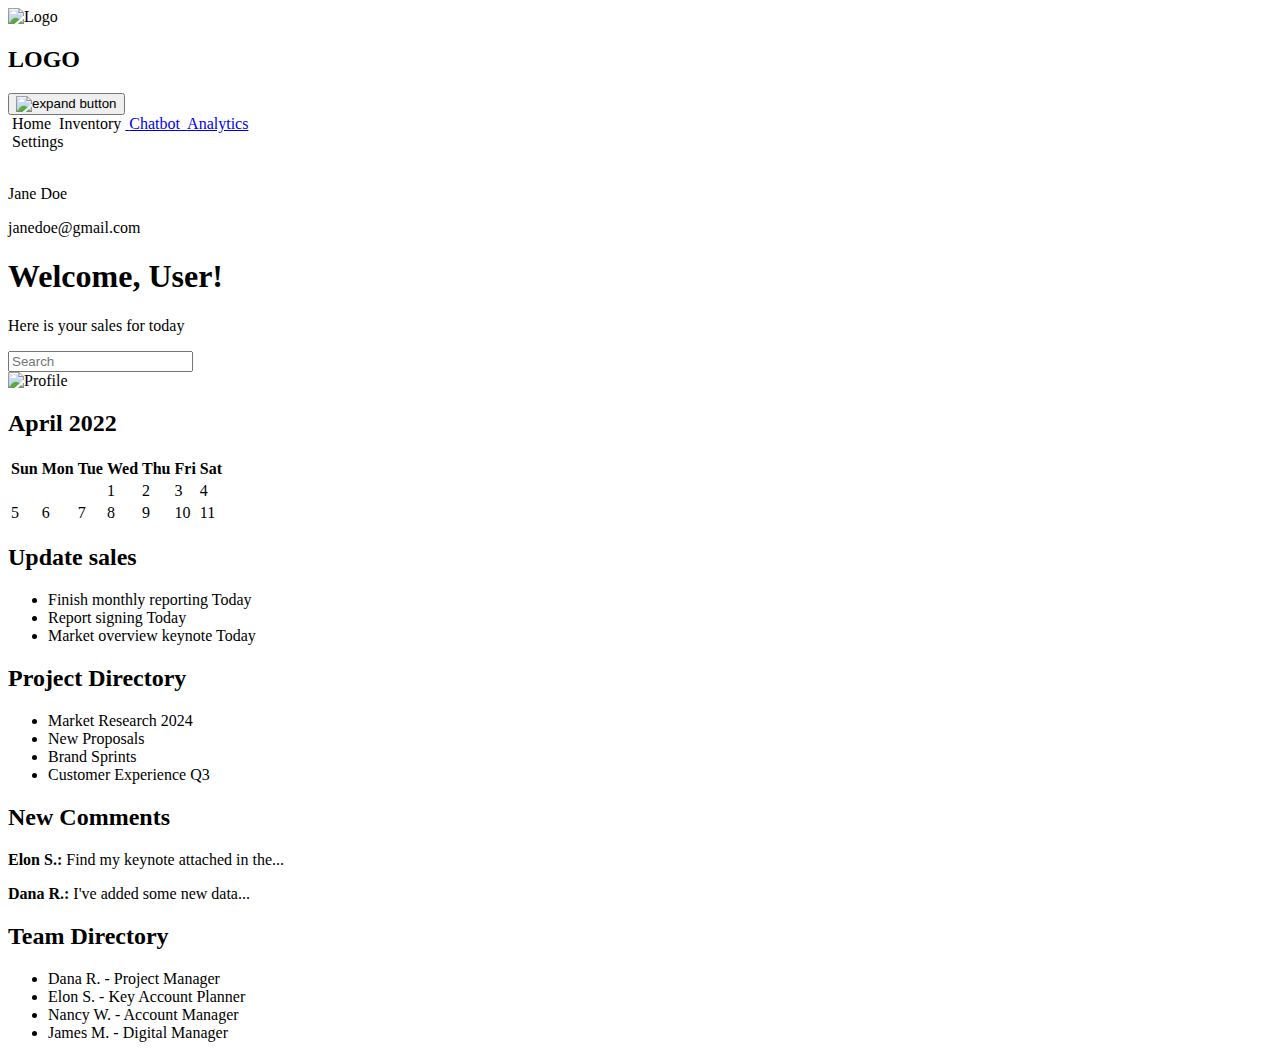
==== commit e2db984e: "Update index.html" ====
--- a/Dashboard/index.html
+++ b/Dashboard/index.html
@@ -4,38 +4,38 @@
     <meta charset="UTF-8">
     <meta name="viewport" content="width=device-width, initial-scale=1.0">
     <title>Sidebar Part 02</title>
-    <link rel="stylesheet" href="Style/sidebar.css">
-    <link rel="stylesheet" href="Style/styles.css">
-    <script src="./script.js" defer></script>
+    <link rel="stylesheet" href="./Dashboard/Style/sidebar.css">
+    <link rel="stylesheet" href="./Dashboard/Style/styles.css">
+    <script src="./Dashboard/script.js" defer></script>
   </head>
   <body>
     <nav>
       <div class="sidebar-header">
         <a class="logo-wrapper">
-          <img src="./assets/logo.svg" alt="Logo">
+          <img src="./Dashboard/assets/logo.svg" alt="Logo">
           <h2 class="hidden">LOGO</h2>
         </a>
         <button class="toggle-btn">
-          <img src="./assets/expand.svg" alt="expand button">
+          <img src="./Dashboard/assets/expand.svg" alt="expand button">
         </button>
       </div>
 
       <div class="sidebar-links">
         <a class="link active">
-          <img src="./assets/home.svg" alt="">
+          <img src="./Dashboard/assets/home.svg" alt="">
           <span class="hidden">Home</span>
         </a>
         <a class="link">
-          <img src="./assets/projects.svg" alt="">
+          <img src="./Dashboard/assets/projects.svg" alt="">
           <span class="hidden">Inventory</span>
         </a>
-        <a class="link" href="Pages/chatbot.html">
-          <img src="./assets/dashboard.svg" alt="">
+        <a class="link" href="../Dashboard/Pages/chatbot.html">
+          <img src="./Dashboard/assets/dashboard.svg" alt="">
           <span class="hidden">Chatbot</span>
         </a>
         </li>
-        <a class="link" href="Pages/Analytics.html">
-          <img src="./assets/tasks.svg" alt="">
+        <a class="link" href="./Dashboard/Pages/Analytics.html">
+          <img src="./Dashboard/assets/tasks.svg" alt="">
           <span class="hidden">Analytics</span>
         </a>
       </div>
@@ -43,14 +43,14 @@
       <div class="sidebar-bottom">
         <div class="sidebar-links">
           <a class="link">
-            <img src="./assets/settings.svg" alt="">
+            <img src="./Dashboard/assets/settings.svg" alt="">
             <span class="hidden">Settings</span>
           </a>
         </div>
 
         <div class="user-profile">
           <div class="user-avatar">
-            <img src="./assets/profile-pic.jpg" alt="">
+            <img src="./Dashboard/assets/profile-pic.jpg" alt="">
           </div>
           <div class="user-details hidden">
             <p class="username">Jane Doe</p>
@@ -100,7 +100,7 @@
 
         <!-- Tasks -->
         <div class="card tasks">
-          <h2>Urgent Tasks</h2>
+          <h2>Update sales</h2>
           <ul>
             <li>Finish monthly reporting <span class="due">Today</span></li>
             <li>Report signing <span class="due">Today</span></li>
@@ -139,4 +139,4 @@
       </section>
     </main>
   </body>
-</html>+</html>
